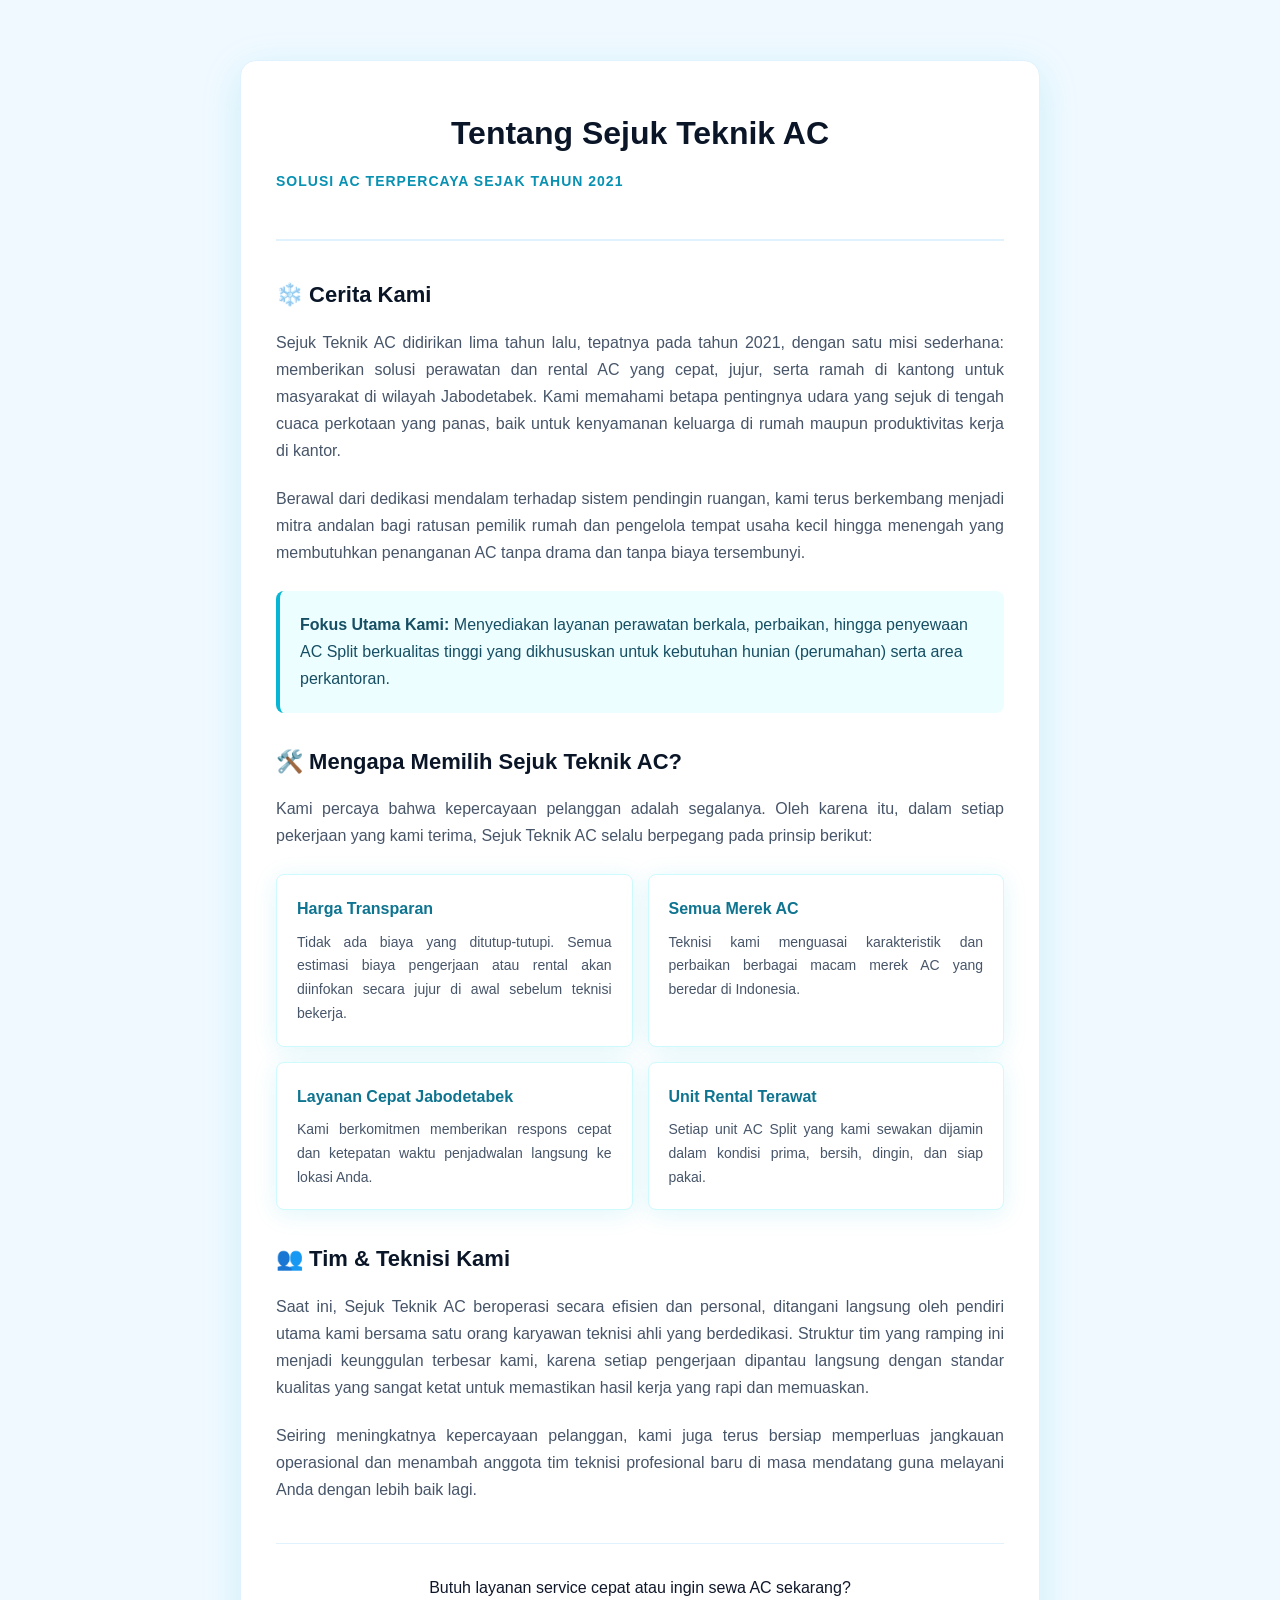
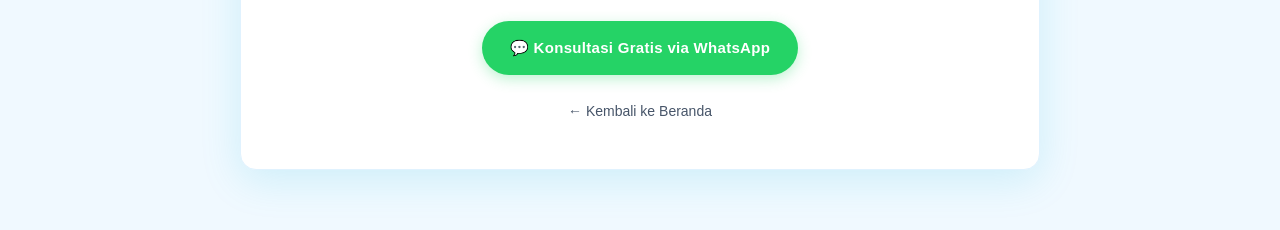
==== AboutUs/index.html @ 48bb89ec "Create index.html" ====
<!DOCTYPE html>
<html lang="id">
<head>
    <meta charset="UTF-8">
    <meta name="viewport" content="width=device-width, initial-scale=1.0">
    <title>Tentang Kami - Sejuk Teknik AC</title>
    <style>
        :root {
            --cyan-50: #ecfeff;
            --cyan-100: #cffafe;
            --cyan-200: #a5f3fc;
            --cyan-300: #67e8f9;
            --cyan-400: #22d3ee;
            --cyan-500: #06b6d4;
            --cyan-600: #0891b2;
            --cyan-700: #0e7490;
            --cyan-800: #155e75;
            --cyan-900: #164e63;
            --sky-50: #f0f9ff;
            --sky-100: #e0f2fe;
            --white: #ffffff;
            --dark: #0a1628;
            --text-main: #0f172a;
            --text-muted: #475569;
            --radius: 16px;
            --radius-sm: 8px;
            --shadow: 0 4px 24px rgba(6, 182, 212, 0.12);
            --shadow-lg: 0 10px 40px rgba(6, 182, 212, 0.15);
        }

        html { scroll-behavior: smooth; }

        * {
            box-sizing: border-box;
            margin: 0;
            padding: 0;
        }

        body {
            font-family: 'DM Sans', sans-serif;
            background: var(--sky-50);
            color: var(--text-main);
            line-height: 1.7;
            overflow-x: hidden;
            font-size: 16px;
            padding: 60px 20px;
            -webkit-text-size-adjust: 100%;
        }

        .about-container {
            max-width: 800px;
            margin: 0 auto;
            background: var(--white);
            padding: 45px 35px;
            border-radius: var(--radius);
            box-shadow: var(--shadow-lg);
            border: 1px solid var(--sky-100);
        }

        .header-section {
            text-align: center;
            margin-bottom: 35px;
            border-bottom: 2px solid var(--sky-100);
            padding-bottom: 25px;
        }

        .header-section h1 {
            font-size: 32px;
            color: var(--dark);
            margin-bottom: 10px;
            font-weight: 700;
        }

        .header-section p {
            color: var(--cyan-600);
            font-weight: 700;
            text-transform: uppercase;
            letter-spacing: 1px;
            font-size: 14px;
        }

        h2 {
            font-size: 22px;
            color: var(--dark);
            margin: 30px 0 15px 0;
            display: flex;
            align-items: center;
            gap: 10px;
            font-weight: 700;
        }

        p {
            color: var(--text-muted);
            margin-bottom: 20px;
            font-size: 16px;
            text-align: justify;
        }

        .highlight-box {
            background: var(--cyan-50);
            padding: 20px;
            border-radius: var(--radius-sm);
            border-left: 4px solid var(--cyan-500);
            margin: 25px 0;
            color: var(--cyan-900);
        }

        .grid-features {
            display: grid;
            grid-template-columns: 1fr;
            gap: 15px;
            margin: 25px 0;
        }

        @media (min-width: 600px) {
            .grid-features {
                grid-template-columns: 1fr 1fr;
            }
        }

        .feature-item {
            background: var(--white);
            padding: 20px;
            border-radius: var(--radius-sm);
            border: 1px solid var(--cyan-100);
            box-shadow: var(--shadow);
        }

        .feature-item strong {
            color: var(--cyan-700);
            display: block;
            margin-bottom: 8px;
            font-size: 16px;
        }

        .cta-box {
            text-align: center;
            margin-top: 40px;
            padding-top: 30px;
            border-top: 1px solid var(--sky-100);
        }

        .btn { 
            display: inline-flex; 
            align-items: center; 
            justify-content: center;
            gap: 8px; 
            padding: 14px 28px;
            border-radius: 100px; 
            font-weight: 700; 
            text-decoration: none; 
            transition: 0.3s; 
            cursor: pointer; 
            border: none; 
            letter-spacing: 0.02em;
            font-family: 'DM Sans', sans-serif;
            font-size: 15px;
            -webkit-tap-highlight-color: transparent;
        }

        .btn-wa {
            background-color: #25d366;
            color: var(--white);
            box-shadow: 0 4px 14px rgba(37, 211, 102, 0.3);
        }

        .btn-wa:hover {
            background-color: #20ba5a;
            transform: translateY(-2px);
            box-shadow: 0 6px 20px rgba(37, 211, 102, 0.4);
        }

        .btn-back {
            display: block;
            margin-top: 25px;
            color: var(--text-muted);
            text-decoration: none;
            font-size: 14px;
            transition: 0.2s;
        }

        .btn-back:hover {
            color: var(--cyan-600);
        }
    </style>
</head>
<body>

    <div class="about-container">
        <div class="header-section">
            <h1>Tentang Sejuk Teknik AC</h1>
            <p>Solusi AC Terpercaya Sejak Tahun 2021</p>
        </div>

        <h2>❄️ Cerita Kami</h2>
        <p>Sejuk Teknik AC didirikan lima tahun lalu, tepatnya pada tahun 2021, dengan satu misi sederhana: memberikan solusi perawatan dan rental AC yang cepat, jujur, serta ramah di kantong untuk masyarakat di wilayah Jabodetabek. Kami memahami betapa pentingnya udara yang sejuk di tengah cuaca perkotaan yang panas, baik untuk kenyamanan keluarga di rumah maupun produktivitas kerja di kantor.</p>
        
        <p>Berawal dari dedikasi mendalam terhadap sistem pendingin ruangan, kami terus berkembang menjadi mitra andalan bagi ratusan pemilik rumah dan pengelola tempat usaha kecil hingga menengah yang membutuhkan penanganan AC tanpa drama dan tanpa biaya tersembunyi.</p>

        <div class="highlight-box">
            <strong>Fokus Utama Kami:</strong> Menyediakan layanan perawatan berkala, perbaikan, hingga penyewaan AC Split berkualitas tinggi yang dikhususkan untuk kebutuhan hunian (perumahan) serta area perkantoran.
        </div>

        <h2>🛠️ Mengapa Memilih Sejuk Teknik AC?</h2>
        <p>Kami percaya bahwa kepercayaan pelanggan adalah segalanya. Oleh karena itu, dalam setiap pekerjaan yang kami terima, Sejuk Teknik AC selalu berpegang pada prinsip berikut:</p>
        
        <div class="grid-features">
            <div class="feature-item">
                <strong>Harga Transparan</strong>
                <p style="font-size: 14px; margin: 0; color: var(--text-muted);">Tidak ada biaya yang ditutup-tutupi. Semua estimasi biaya pengerjaan atau rental akan diinfokan secara jujur di awal sebelum teknisi bekerja.</p>
            </div>
            <div class="feature-item">
                <strong>Semua Merek AC</strong>
                <p style="font-size: 14px; margin: 0; color: var(--text-muted);">Teknisi kami menguasai karakteristik dan perbaikan berbagai macam merek AC yang beredar di Indonesia.</p>
            </div>
            <div class="feature-item">
                <strong>Layanan Cepat Jabodetabek</strong>
                <p style="font-size: 14px; margin: 0; color: var(--text-muted);">Kami berkomitmen memberikan respons cepat dan ketepatan waktu penjadwalan langsung ke lokasi Anda.</p>
            </div>
            <div class="feature-item">
                <strong>Unit Rental Terawat</strong>
                <p style="font-size: 14px; margin: 0; color: var(--text-muted);">Setiap unit AC Split yang kami sewakan dijamin dalam kondisi prima, bersih, dingin, dan siap pakai.</p>
            </div>
        </div>

        <h2>👥 Tim & Teknisi Kami</h2>
        <p>Saat ini, Sejuk Teknik AC beroperasi secara efisien dan personal, ditangani langsung oleh pendiri utama kami bersama satu orang karyawan teknisi ahli yang berdedikasi. Struktur tim yang ramping ini menjadi keunggulan terbesar kami, karena setiap pengerjaan dipantau langsung dengan standar kualitas yang sangat ketat untuk memastikan hasil kerja yang rapi dan memuaskan.</p>
        <p>Seiring meningkatnya kepercayaan pelanggan, kami juga terus bersiap memperluas jangkauan operasional dan menambah anggota tim teknisi profesional baru di masa mendatang guna melayani Anda dengan lebih baik lagi.</p>

        <div class="cta-box">
            <p style="text-align: center; margin-bottom: 20px; color: var(--text-main); font-weight: 500;">Butuh layanan service cepat atau ingin sewa AC sekarang?</p>
            <a href="https://wa.me/6285817818216?text=Halo%20Sejuk%20Teknik%20AC,%20saya%20tertarik%20dengan%20layanan%20Anda" target="_blank" class="btn btn-wa">💬 Konsultasi Gratis via WhatsApp</a>
            <a href="/" class="btn-back">← Kembali ke Beranda</a>
        </div>
    </div>

</body>
</html>
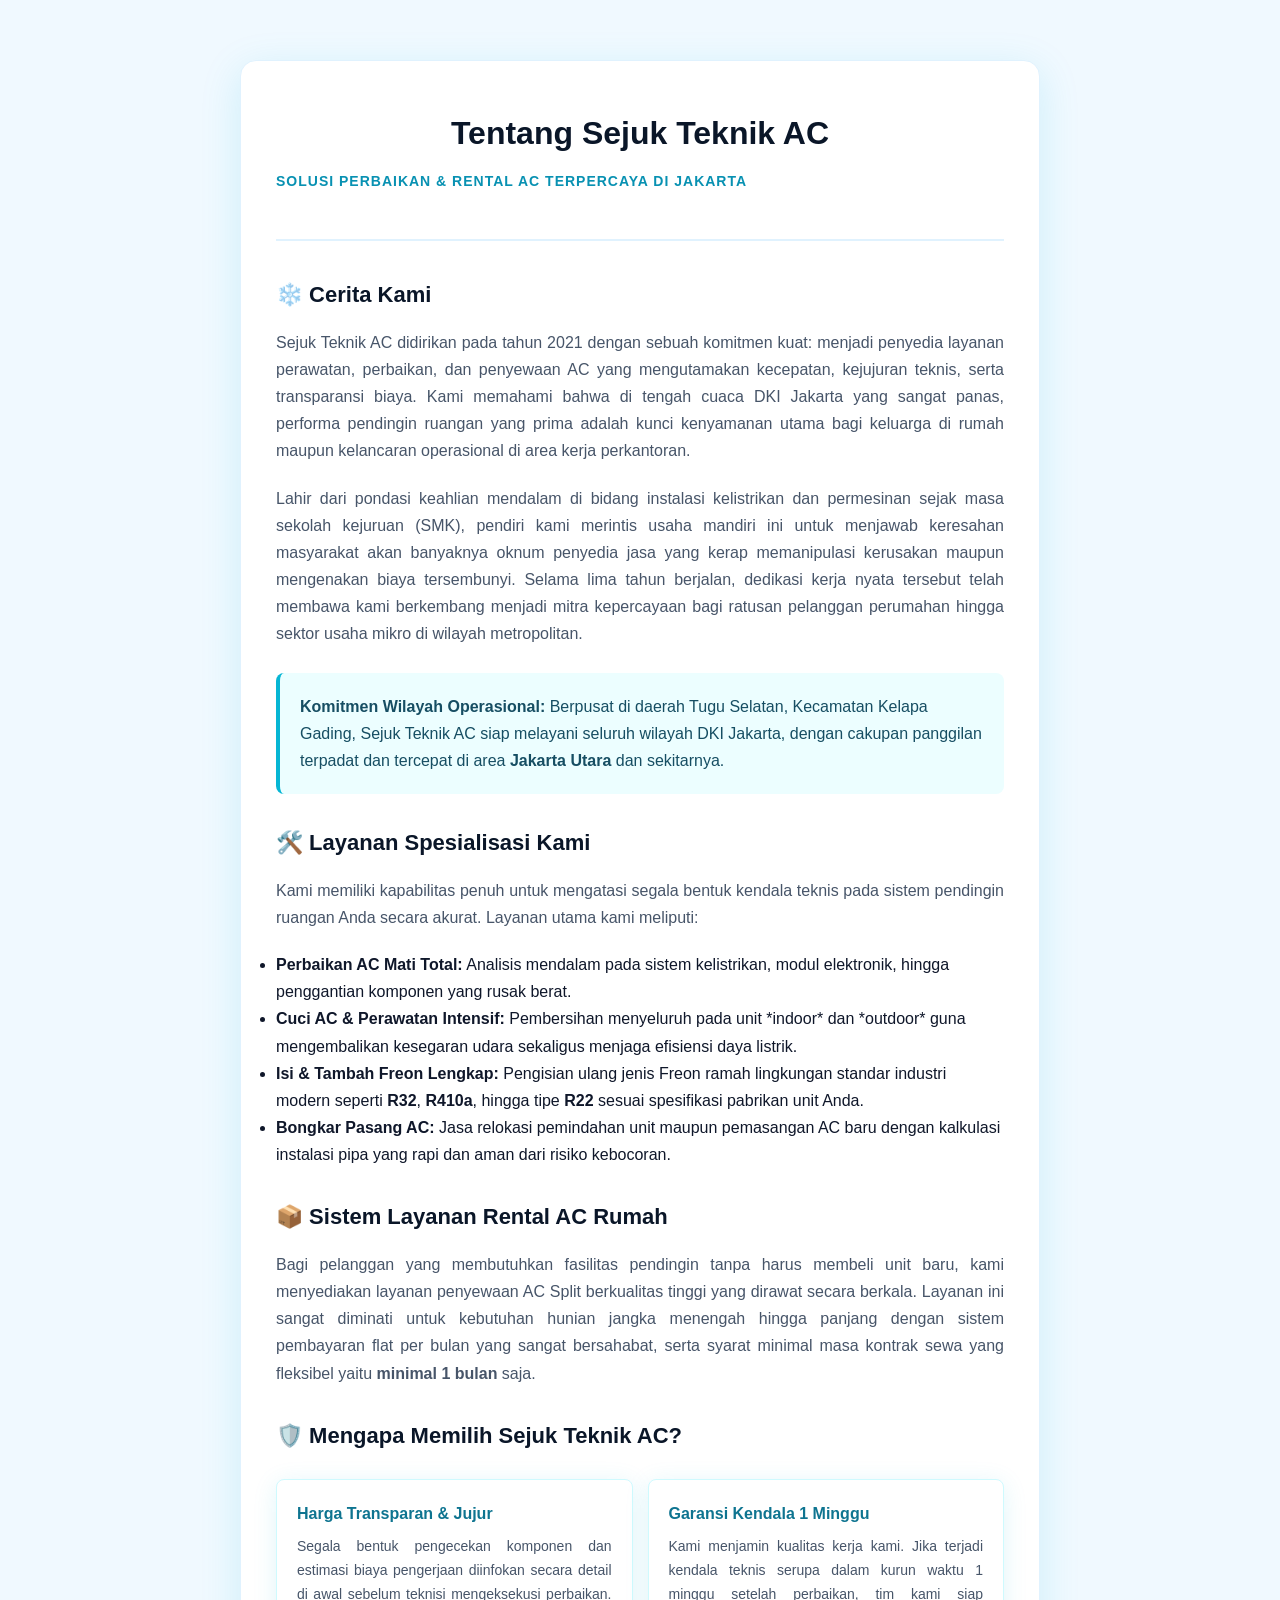
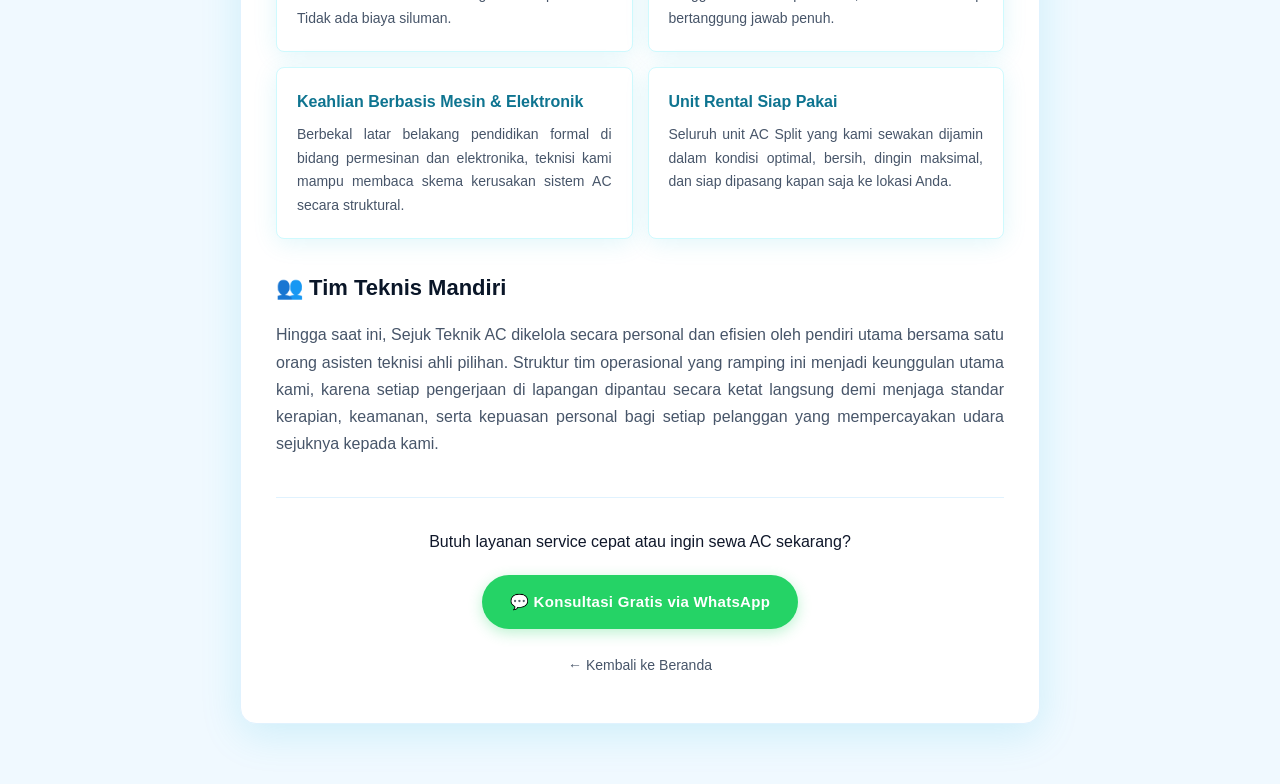
==== commit 5eb9bcd4: "Update index.html" ====
--- a/AboutUs/index.html
+++ b/AboutUs/index.html
@@ -189,43 +189,52 @@
     <div class="about-container">
         <div class="header-section">
             <h1>Tentang Sejuk Teknik AC</h1>
-            <p>Solusi AC Terpercaya Sejak Tahun 2021</p>
+            <p>Solusi Perbaikan & Rental AC Terpercaya di Jakarta</p>
         </div>
 
         <h2>❄️ Cerita Kami</h2>
-        <p>Sejuk Teknik AC didirikan lima tahun lalu, tepatnya pada tahun 2021, dengan satu misi sederhana: memberikan solusi perawatan dan rental AC yang cepat, jujur, serta ramah di kantong untuk masyarakat di wilayah Jabodetabek. Kami memahami betapa pentingnya udara yang sejuk di tengah cuaca perkotaan yang panas, baik untuk kenyamanan keluarga di rumah maupun produktivitas kerja di kantor.</p>
+        <p>Sejuk Teknik AC didirikan pada tahun 2021 dengan sebuah komitmen kuat: menjadi penyedia layanan perawatan, perbaikan, dan penyewaan AC yang mengutamakan kecepatan, kejujuran teknis, serta transparansi biaya. Kami memahami bahwa di tengah cuaca DKI Jakarta yang sangat panas, performa pendingin ruangan yang prima adalah kunci kenyamanan utama bagi keluarga di rumah maupun kelancaran operasional di area kerja perkantoran.</p>
         
-        <p>Berawal dari dedikasi mendalam terhadap sistem pendingin ruangan, kami terus berkembang menjadi mitra andalan bagi ratusan pemilik rumah dan pengelola tempat usaha kecil hingga menengah yang membutuhkan penanganan AC tanpa drama dan tanpa biaya tersembunyi.</p>
+        <p>Lahir dari pondasi keahlian mendalam di bidang instalasi kelistrikan dan permesinan sejak masa sekolah kejuruan (SMK), pendiri kami merintis usaha mandiri ini untuk menjawab keresahan masyarakat akan banyaknya oknum penyedia jasa yang kerap memanipulasi kerusakan maupun mengenakan biaya tersembunyi. Selama lima tahun berjalan, dedikasi kerja nyata tersebut telah membawa kami berkembang menjadi mitra kepercayaan bagi ratusan pelanggan perumahan hingga sektor usaha mikro di wilayah metropolitan.</p>
 
         <div class="highlight-box">
-            <strong>Fokus Utama Kami:</strong> Menyediakan layanan perawatan berkala, perbaikan, hingga penyewaan AC Split berkualitas tinggi yang dikhususkan untuk kebutuhan hunian (perumahan) serta area perkantoran.
-        </div>
-
-        <h2>🛠️ Mengapa Memilih Sejuk Teknik AC?</h2>
-        <p>Kami percaya bahwa kepercayaan pelanggan adalah segalanya. Oleh karena itu, dalam setiap pekerjaan yang kami terima, Sejuk Teknik AC selalu berpegang pada prinsip berikut:</p>
-        
+            <strong>Komitmen Wilayah Operasional:</strong> Berpusat di daerah Tugu Selatan, Kecamatan Kelapa Gading, Sejuk Teknik AC siap melayani seluruh wilayah DKI Jakarta, dengan cakupan panggilan terpadat dan tercepat di area <strong>Jakarta Utara</strong> dan sekitarnya.
+        </div>
+
+        <h2>🛠️ Layanan Spesialisasi Kami</h2>
+        <p>Kami memiliki kapabilitas penuh untuk mengatasi segala bentuk kendala teknis pada sistem pendingin ruangan Anda secara akurat. Layanan utama kami meliputi:</p>
+        <ul>
+            <li><strong>Perbaikan AC Mati Total:</strong> Analisis mendalam pada sistem kelistrikan, modul elektronik, hingga penggantian komponen yang rusak berat.</li>
+            <li><strong>Cuci AC & Perawatan Intensif:</strong> Pembersihan menyeluruh pada unit *indoor* dan *outdoor* guna mengembalikan kesegaran udara sekaligus menjaga efisiensi daya listrik.</li>
+            <li><strong>Isi & Tambah Freon Lengkap:</strong> Pengisian ulang jenis Freon ramah lingkungan standar industri modern seperti <strong>R32</strong>, <strong>R410a</strong>, hingga tipe <strong>R22</strong> sesuai spesifikasi pabrikan unit Anda.</li>
+            <li><strong>Bongkar Pasang AC:</strong> Jasa relokasi pemindahan unit maupun pemasangan AC baru dengan kalkulasi instalasi pipa yang rapi dan aman dari risiko kebocoran.</li>
+        </ul>
+
+        <h2>📦 Sistem Layanan Rental AC Rumah</h2>
+        <p>Bagi pelanggan yang membutuhkan fasilitas pendingin tanpa harus membeli unit baru, kami menyediakan layanan penyewaan AC Split berkualitas tinggi yang dirawat secara berkala. Layanan ini sangat diminati untuk kebutuhan hunian jangka menengah hingga panjang dengan sistem pembayaran flat per bulan yang sangat bersahabat, serta syarat minimal masa kontrak sewa yang fleksibel yaitu <strong>minimal 1 bulan</strong> saja.</p>
+
+        <h2>🛡️ Mengapa Memilih Sejuk Teknik AC?</h2>
         <div class="grid-features">
             <div class="feature-item">
-                <strong>Harga Transparan</strong>
-                <p style="font-size: 14px; margin: 0; color: var(--text-muted);">Tidak ada biaya yang ditutup-tutupi. Semua estimasi biaya pengerjaan atau rental akan diinfokan secara jujur di awal sebelum teknisi bekerja.</p>
-            </div>
-            <div class="feature-item">
-                <strong>Semua Merek AC</strong>
-                <p style="font-size: 14px; margin: 0; color: var(--text-muted);">Teknisi kami menguasai karakteristik dan perbaikan berbagai macam merek AC yang beredar di Indonesia.</p>
-            </div>
-            <div class="feature-item">
-                <strong>Layanan Cepat Jabodetabek</strong>
-                <p style="font-size: 14px; margin: 0; color: var(--text-muted);">Kami berkomitmen memberikan respons cepat dan ketepatan waktu penjadwalan langsung ke lokasi Anda.</p>
-            </div>
-            <div class="feature-item">
-                <strong>Unit Rental Terawat</strong>
-                <p style="font-size: 14px; margin: 0; color: var(--text-muted);">Setiap unit AC Split yang kami sewakan dijamin dalam kondisi prima, bersih, dingin, dan siap pakai.</p>
-            </div>
-        </div>
-
-        <h2>👥 Tim & Teknisi Kami</h2>
-        <p>Saat ini, Sejuk Teknik AC beroperasi secara efisien dan personal, ditangani langsung oleh pendiri utama kami bersama satu orang karyawan teknisi ahli yang berdedikasi. Struktur tim yang ramping ini menjadi keunggulan terbesar kami, karena setiap pengerjaan dipantau langsung dengan standar kualitas yang sangat ketat untuk memastikan hasil kerja yang rapi dan memuaskan.</p>
-        <p>Seiring meningkatnya kepercayaan pelanggan, kami juga terus bersiap memperluas jangkauan operasional dan menambah anggota tim teknisi profesional baru di masa mendatang guna melayani Anda dengan lebih baik lagi.</p>
+                <strong>Harga Transparan & Jujur</strong>
+                <p style="font-size: 14px; margin: 0; color: var(--text-muted);">Segala bentuk pengecekan komponen dan estimasi biaya pengerjaan diinfokan secara detail di awal sebelum teknisi mengeksekusi perbaikan. Tidak ada biaya siluman.</p>
+            </div>
+            <div class="feature-item">
+                <strong>Garansi Kendala 1 Minggu</strong>
+                <p style="font-size: 14px; margin: 0; color: var(--text-muted);">Kami menjamin kualitas kerja kami. Jika terjadi kendala teknis serupa dalam kurun waktu 1 minggu setelah perbaikan, tim kami siap bertanggung jawab penuh.</p>
+            </div>
+            <div class="feature-item">
+                <strong>Keahlian Berbasis Mesin & Elektronik</strong>
+                <p style="font-size: 14px; margin: 0; color: var(--text-muted);">Berbekal latar belakang pendidikan formal di bidang permesinan dan elektronika, teknisi kami mampu membaca skema kerusakan sistem AC secara struktural.</p>
+            </div>
+            <div class="feature-item">
+                <strong>Unit Rental Siap Pakai</strong>
+                <p style="font-size: 14px; margin: 0; color: var(--text-muted);">Seluruh unit AC Split yang kami sewakan dijamin dalam kondisi optimal, bersih, dingin maksimal, dan siap dipasang kapan saja ke lokasi Anda.</p>
+            </div>
+        </div>
+
+        <h2>👥 Tim Teknis Mandiri</h2>
+        <p>Hingga saat ini, Sejuk Teknik AC dikelola secara personal dan efisien oleh pendiri utama bersama satu orang asisten teknisi ahli pilihan. Struktur tim operasional yang ramping ini menjadi keunggulan utama kami, karena setiap pengerjaan di lapangan dipantau secara ketat langsung demi menjaga standar kerapian, keamanan, serta kepuasan personal bagi setiap pelanggan yang mempercayakan udara sejuknya kepada kami.</p>
 
         <div class="cta-box">
             <p style="text-align: center; margin-bottom: 20px; color: var(--text-main); font-weight: 500;">Butuh layanan service cepat atau ingin sewa AC sekarang?</p>
